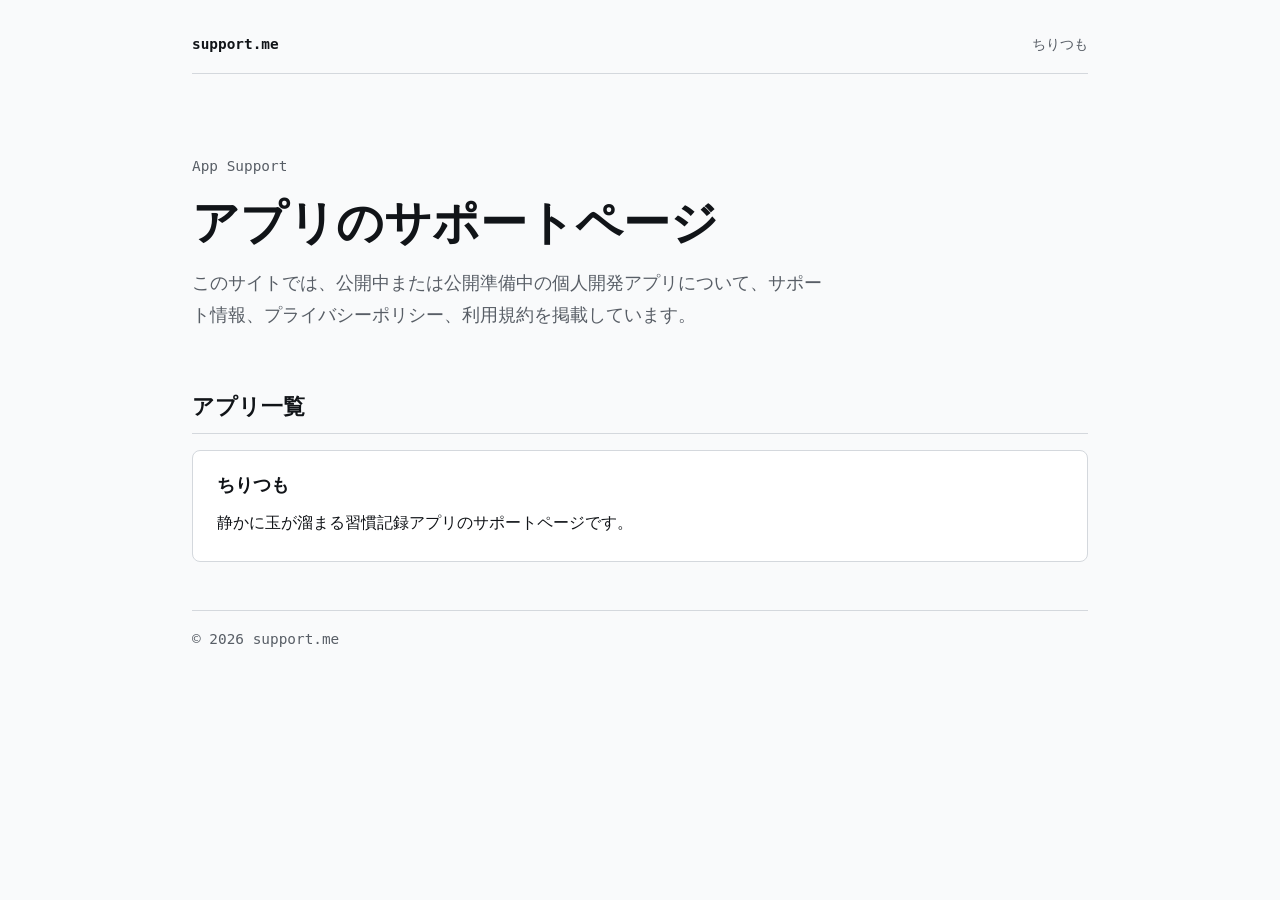
==== index.html @ f9fc91c9 "Add Chiritsumo support pages" ====
<!doctype html>
<html lang="ja">
<head>
  <meta charset="utf-8">
  <meta name="viewport" content="width=device-width, initial-scale=1">
  <title>support.me</title>
  <meta name="description" content="個人開発アプリのサポート情報を掲載しています。">
  <link rel="stylesheet" href="./site.css">
</head>
<body>
  <main class="site-shell">
    <header class="site-header">
      <a class="brand" href="./">support.me</a>
      <nav class="nav-links" aria-label="主要ページ">
        <a href="./chiritsumo/">ちりつも</a>
      </nav>
    </header>

    <section class="hero" aria-labelledby="page-title">
      <p class="eyebrow">App Support</p>
      <h1 id="page-title">アプリのサポートページ</h1>
      <p class="lead">このサイトでは、公開中または公開準備中の個人開発アプリについて、サポート情報、プライバシーポリシー、利用規約を掲載しています。</p>
    </section>

    <section class="section" aria-labelledby="apps-title">
      <h2 id="apps-title">アプリ一覧</h2>
      <div class="grid">
        <a class="panel panel-link" href="./chiritsumo/">
          <h3>ちりつも</h3>
          <p>静かに玉が溜まる習慣記録アプリのサポートページです。</p>
        </a>
      </div>
    </section>

    <footer class="site-footer">
      <p>&copy; 2026 support.me</p>
    </footer>
  </main>
</body>
</html>
---- site.css ----
@import url("./tokens.css");

* {
  box-sizing: border-box;
}

html,
body {
  margin: 0;
  min-height: 100%;
  overflow-x: clip;
}

body {
  background: var(--color-page);
  color: var(--color-ink);
  font-family: var(--font-body);
  font-size: var(--text-base);
  line-height: 1.75;
}

a {
  color: var(--color-accent);
  text-decoration-thickness: 0.08em;
  text-underline-offset: 0.22em;
}

a:hover {
  text-decoration-thickness: 0.14em;
}

a:focus-visible {
  border-radius: var(--radius-sm);
  outline: 3px solid var(--color-accent);
  outline-offset: 3px;
}

.site-shell {
  display: grid;
  gap: var(--space-2xl);
  margin: 0 auto;
  max-width: 960px;
  padding: var(--space-xl);
}

.site-header {
  align-items: center;
  border-bottom: var(--rule);
  display: flex;
  gap: var(--space-md);
  justify-content: space-between;
  padding-bottom: var(--space-md);
}

.brand {
  color: var(--color-ink);
  font-family: var(--font-utility);
  font-size: var(--text-sm);
  font-weight: 700;
  letter-spacing: 0;
  text-decoration: none;
}

.nav-links {
  display: flex;
  flex-wrap: wrap;
  gap: var(--space-sm);
  justify-content: flex-end;
}

.nav-links a {
  color: var(--color-muted);
  font-family: var(--font-utility);
  font-size: var(--text-sm);
  text-decoration: none;
}

.hero {
  display: grid;
  gap: var(--space-md);
  padding: var(--space-xl) 0 var(--space-md);
}

.eyebrow {
  color: var(--color-muted);
  font-family: var(--font-utility);
  font-size: var(--text-sm);
  margin: 0;
}

h1,
h2,
h3 {
  color: var(--color-ink);
  font-family: var(--font-display);
  font-weight: 700;
  letter-spacing: 0;
  line-height: 1.2;
  margin: 0;
  overflow-wrap: anywhere;
}

h1 {
  font-size: var(--text-2xl);
  max-width: 12em;
}

h2 {
  border-bottom: var(--rule);
  font-size: var(--text-xl);
  padding-bottom: var(--space-sm);
}

h3 {
  font-family: var(--font-body);
  font-size: var(--text-lg);
}

p {
  margin: 0;
  max-width: 72ch;
}

.lead {
  color: var(--color-muted);
  font-size: var(--text-lg);
  max-width: 64ch;
}

.section {
  display: grid;
  gap: var(--space-md);
}

.grid {
  display: grid;
  gap: var(--space-md);
  grid-template-columns: repeat(auto-fit, minmax(min(100%, 18rem), 1fr));
}

.panel {
  background: var(--color-panel);
  border: var(--rule);
  border-radius: var(--radius-md);
  display: grid;
  gap: var(--space-sm);
  padding: var(--space-lg);
}

.panel-link {
  color: inherit;
  text-decoration: none;
  transition: border-color var(--dur-fast) var(--ease-out), transform var(--dur-fast) var(--ease-out);
}

.panel-link:hover {
  border-color: var(--color-accent);
  transform: translateY(-1px);
}

.list {
  display: grid;
  gap: var(--space-xs);
  margin: 0;
  padding-left: 1.2rem;
}

.definition {
  display: grid;
  gap: var(--space-sm);
  margin: 0;
}

.definition div {
  border-bottom: var(--rule);
  display: grid;
  gap: var(--space-xs);
  padding-bottom: var(--space-sm);
}

.definition dt {
  color: var(--color-muted);
  font-family: var(--font-utility);
  font-size: var(--text-sm);
}

.definition dd {
  margin: 0;
}

.notice {
  background: var(--color-accent-soft);
  border-left: 4px solid var(--color-accent);
  padding: var(--space-md);
}

.meta {
  color: var(--color-muted);
  font-family: var(--font-utility);
  font-size: var(--text-sm);
}

.site-footer {
  border-top: var(--rule);
  color: var(--color-muted);
  font-family: var(--font-utility);
  font-size: var(--text-sm);
  padding-top: var(--space-md);
}

@media (max-width: 560px) {
  .site-shell {
    padding: var(--space-md);
  }

  .site-header {
    align-items: flex-start;
    display: grid;
  }

  .nav-links {
    justify-content: flex-start;
  }
}

@media (prefers-reduced-motion: reduce) {
  *,
  *::before,
  *::after {
    scroll-behavior: auto !important;
    transition-duration: 1ms !important;
  }
}
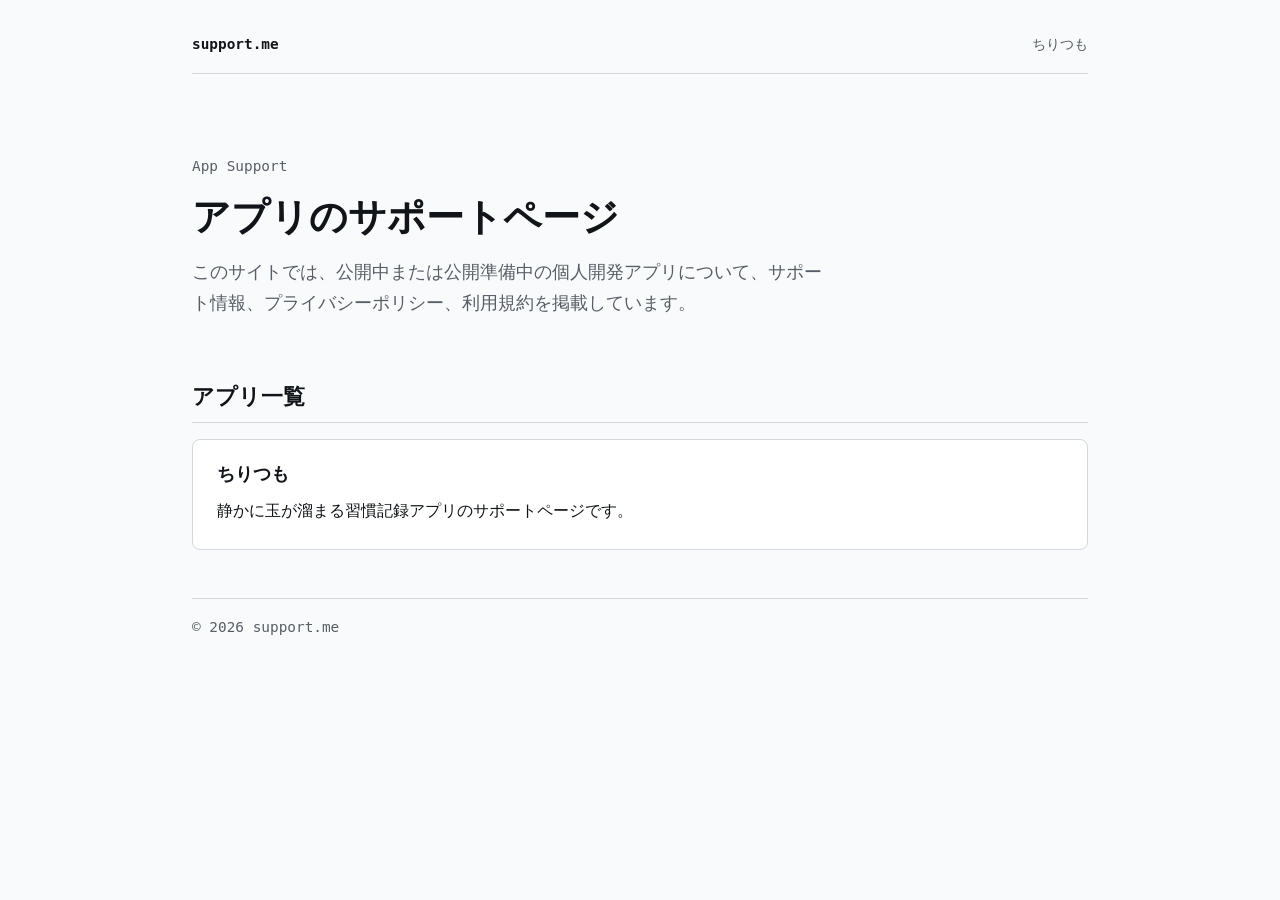
==== commit aea88640: "Bust support page stylesheet cache" ====
--- a/index.html
+++ b/index.html
@@ -5,7 +5,7 @@
   <meta name="viewport" content="width=device-width, initial-scale=1">
   <title>support.me</title>
   <meta name="description" content="個人開発アプリのサポート情報を掲載しています。">
-  <link rel="stylesheet" href="./site.css">
+  <link rel="stylesheet" href="./site.css?v=20260713-2">
 </head>
 <body>
   <main class="site-shell">
@@ -38,4 +38,3 @@
   </main>
 </body>
 </html>
-
--- a/site.css
+++ b/site.css
@@ -102,7 +102,10 @@
 
 h1 {
   font-size: var(--text-2xl);
-  max-width: 12em;
+  max-width: none;
+  overflow-wrap: normal;
+  white-space: nowrap;
+  word-break: keep-all;
 }
 
 h2 {
@@ -231,4 +234,3 @@
     transition-duration: 1ms !important;
   }
 }
-
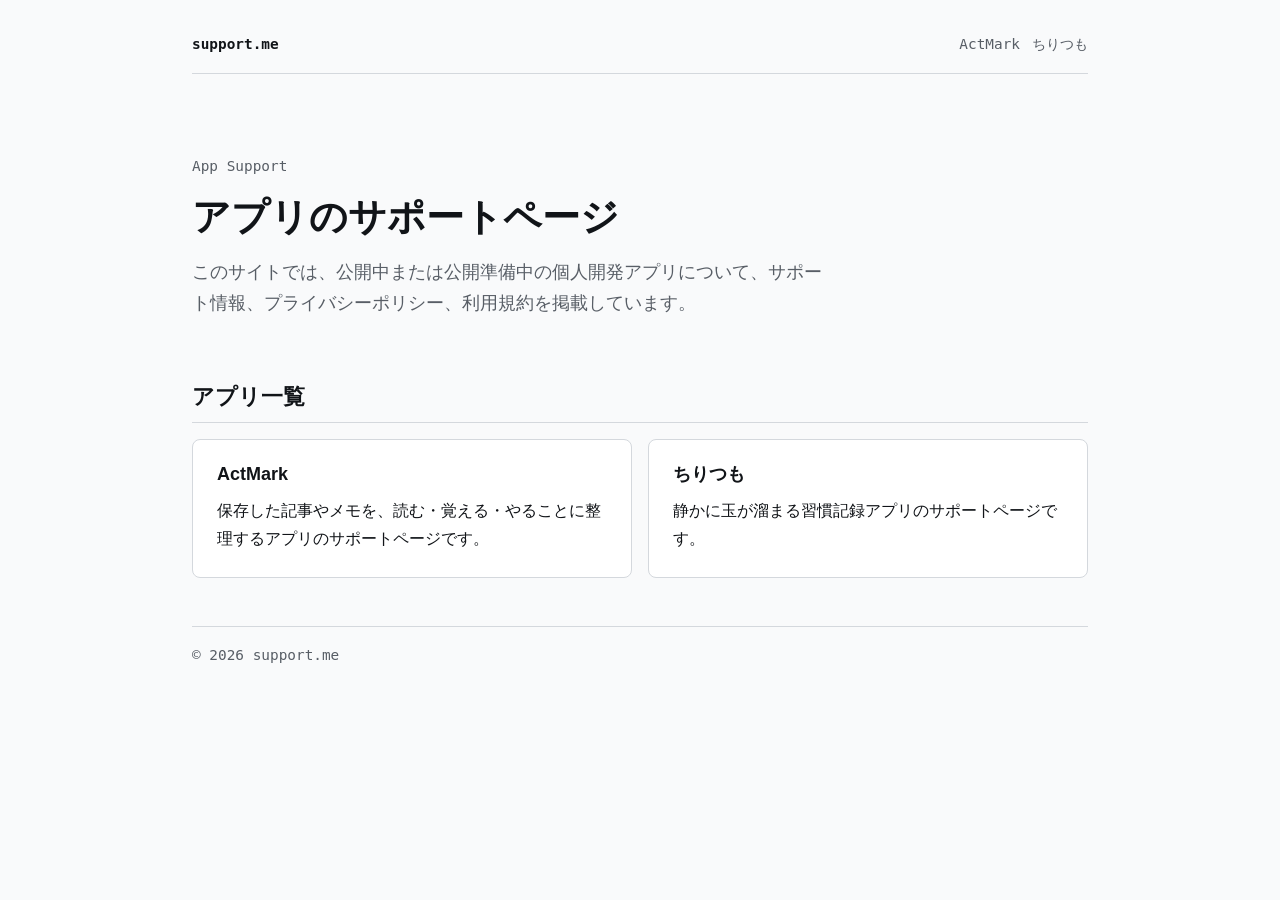
==== commit 985da0fe: "Add ActMark support pages" ====
--- a/index.html
+++ b/index.html
@@ -12,6 +12,7 @@
     <header class="site-header">
       <a class="brand" href="./">support.me</a>
       <nav class="nav-links" aria-label="主要ページ">
+        <a href="./actmark/">ActMark</a>
         <a href="./chiritsumo/">ちりつも</a>
       </nav>
     </header>
@@ -25,6 +26,10 @@
     <section class="section" aria-labelledby="apps-title">
       <h2 id="apps-title">アプリ一覧</h2>
       <div class="grid">
+        <a class="panel panel-link" href="./actmark/">
+          <h3>ActMark</h3>
+          <p>保存した記事やメモを、読む・覚える・やることに整理するアプリのサポートページです。</p>
+        </a>
         <a class="panel panel-link" href="./chiritsumo/">
           <h3>ちりつも</h3>
           <p>静かに玉が溜まる習慣記録アプリのサポートページです。</p>
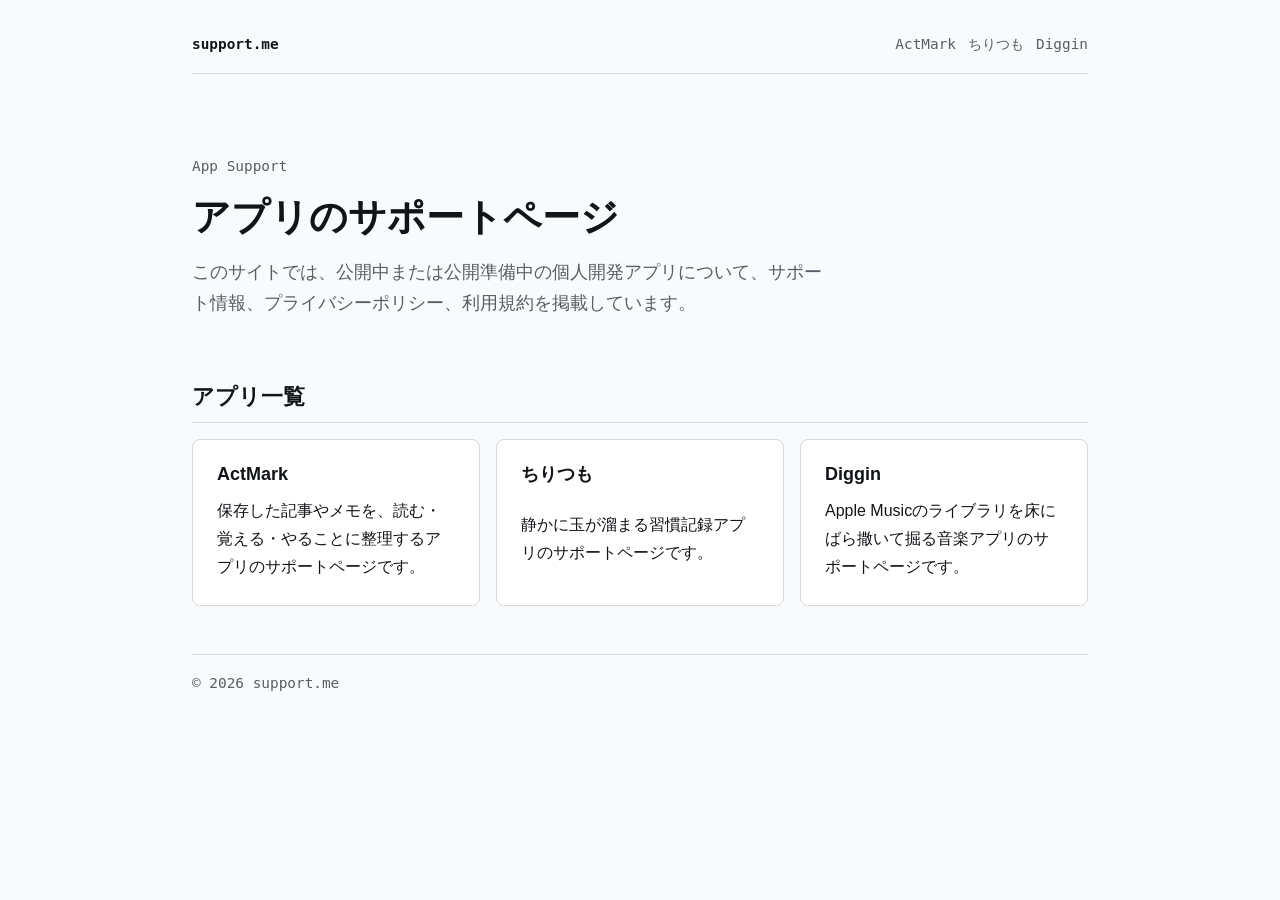
==== commit 9167d287: "Add Diggin support and privacy pages Co-Authored-By: Claude Opus 5.5 <noreply@anthropic.com>" ====
--- a/index.html
+++ b/index.html
@@ -5,7 +5,7 @@
   <meta name="viewport" content="width=device-width, initial-scale=1">
   <title>support.me</title>
   <meta name="description" content="個人開発アプリのサポート情報を掲載しています。">
-  <link rel="stylesheet" href="./site.css?v=20260713-2">
+  <link rel="stylesheet" href="./common/site.css?v=20260713-2">
 </head>
 <body>
   <main class="site-shell">
@@ -14,6 +14,7 @@
       <nav class="nav-links" aria-label="主要ページ">
         <a href="./actmark/">ActMark</a>
         <a href="./chiritsumo/">ちりつも</a>
+        <a href="./diggin/">Diggin</a>
       </nav>
     </header>
 
@@ -34,6 +35,10 @@
           <h3>ちりつも</h3>
           <p>静かに玉が溜まる習慣記録アプリのサポートページです。</p>
         </a>
+        <a class="panel panel-link" href="./diggin/">
+          <h3>Diggin</h3>
+          <p>Apple Musicのライブラリを床にばら撒いて掘る音楽アプリのサポートページです。</p>
+        </a>
       </div>
     </section>
 
--- a/common/site.css
+++ b/common/site.css
@@ -0,0 +1,277 @@
+@import url("./tokens.css");
+
+* {
+  box-sizing: border-box;
+}
+
+html,
+body {
+  margin: 0;
+  min-height: 100%;
+  overflow-x: clip;
+}
+
+body {
+  background: var(--color-page);
+  color: var(--color-ink);
+  font-family: var(--font-body);
+  font-size: var(--text-base);
+  line-height: 1.75;
+}
+
+a {
+  color: var(--color-accent);
+  text-decoration-thickness: 0.08em;
+  text-underline-offset: 0.22em;
+}
+
+a:hover {
+  text-decoration-thickness: 0.14em;
+}
+
+a:focus-visible {
+  border-radius: var(--radius-sm);
+  outline: 3px solid var(--color-accent);
+  outline-offset: 3px;
+}
+
+.site-shell {
+  display: grid;
+  gap: var(--space-2xl);
+  margin: 0 auto;
+  max-width: 960px;
+  padding: var(--space-xl);
+}
+
+.site-header {
+  align-items: center;
+  border-bottom: var(--rule);
+  display: flex;
+  gap: var(--space-md);
+  justify-content: space-between;
+  padding-bottom: var(--space-md);
+}
+
+.brand {
+  color: var(--color-ink);
+  font-family: var(--font-utility);
+  font-size: var(--text-sm);
+  font-weight: 700;
+  letter-spacing: 0;
+  text-decoration: none;
+}
+
+.nav-links {
+  display: flex;
+  flex-wrap: wrap;
+  gap: var(--space-sm);
+  justify-content: flex-end;
+}
+
+.nav-links a {
+  color: var(--color-muted);
+  font-family: var(--font-utility);
+  font-size: var(--text-sm);
+  text-decoration: none;
+}
+
+.language-switch {
+  align-items: center;
+  display: flex;
+  flex-wrap: wrap;
+  gap: var(--space-xs);
+  margin-top: var(--space-sm);
+}
+
+.language-option {
+  border: var(--rule);
+  border-radius: var(--radius-sm);
+  color: var(--color-muted);
+  font-family: var(--font-utility);
+  font-size: var(--text-sm);
+  line-height: 1;
+  min-height: 2.25rem;
+  padding: 0.62rem 0.8rem;
+  text-decoration: none;
+}
+
+.language-option:hover {
+  border-color: var(--color-accent);
+  text-decoration: none;
+}
+
+.language-option.is-active,
+.language-option[aria-pressed="true"] {
+  background: var(--color-ink);
+  border-color: var(--color-ink);
+  color: var(--color-panel);
+}
+
+[data-language-panel] {
+  display: grid;
+  gap: var(--space-2xl);
+}
+
+[data-language-panel][hidden] {
+  display: none;
+}
+
+.hero {
+  display: grid;
+  gap: var(--space-md);
+  padding: var(--space-xl) 0 var(--space-md);
+}
+
+.eyebrow {
+  color: var(--color-muted);
+  font-family: var(--font-utility);
+  font-size: var(--text-sm);
+  margin: 0;
+}
+
+h1,
+h2,
+h3 {
+  color: var(--color-ink);
+  font-family: var(--font-display);
+  font-weight: 700;
+  letter-spacing: 0;
+  line-height: 1.2;
+  margin: 0;
+  overflow-wrap: anywhere;
+}
+
+h1 {
+  font-size: var(--text-2xl);
+  max-width: none;
+  overflow-wrap: normal;
+  white-space: nowrap;
+  word-break: keep-all;
+}
+
+h2 {
+  border-bottom: var(--rule);
+  font-size: var(--text-xl);
+  padding-bottom: var(--space-sm);
+}
+
+h3 {
+  font-family: var(--font-body);
+  font-size: var(--text-lg);
+}
+
+p {
+  margin: 0;
+  max-width: 72ch;
+}
+
+.lead {
+  color: var(--color-muted);
+  font-size: var(--text-lg);
+  max-width: 64ch;
+}
+
+.section {
+  display: grid;
+  gap: var(--space-md);
+}
+
+.grid {
+  display: grid;
+  gap: var(--space-md);
+  grid-template-columns: repeat(auto-fit, minmax(min(100%, 18rem), 1fr));
+}
+
+.panel {
+  background: var(--color-panel);
+  border: var(--rule);
+  border-radius: var(--radius-md);
+  display: grid;
+  gap: var(--space-sm);
+  padding: var(--space-lg);
+}
+
+.panel-link {
+  color: inherit;
+  text-decoration: none;
+  transition: border-color var(--dur-fast) var(--ease-out), transform var(--dur-fast) var(--ease-out);
+}
+
+.panel-link:hover {
+  border-color: var(--color-accent);
+  transform: translateY(-1px);
+}
+
+.list {
+  display: grid;
+  gap: var(--space-xs);
+  margin: 0;
+  padding-left: 1.2rem;
+}
+
+.definition {
+  display: grid;
+  gap: var(--space-sm);
+  margin: 0;
+}
+
+.definition div {
+  border-bottom: var(--rule);
+  display: grid;
+  gap: var(--space-xs);
+  padding-bottom: var(--space-sm);
+}
+
+.definition dt {
+  color: var(--color-muted);
+  font-family: var(--font-utility);
+  font-size: var(--text-sm);
+}
+
+.definition dd {
+  margin: 0;
+}
+
+.notice {
+  background: var(--color-accent-soft);
+  border-left: 4px solid var(--color-accent);
+  padding: var(--space-md);
+}
+
+.meta {
+  color: var(--color-muted);
+  font-family: var(--font-utility);
+  font-size: var(--text-sm);
+}
+
+.site-footer {
+  border-top: var(--rule);
+  color: var(--color-muted);
+  font-family: var(--font-utility);
+  font-size: var(--text-sm);
+  padding-top: var(--space-md);
+}
+
+@media (max-width: 560px) {
+  .site-shell {
+    padding: var(--space-md);
+  }
+
+  .site-header {
+    align-items: flex-start;
+    display: grid;
+  }
+
+  .nav-links {
+    justify-content: flex-start;
+  }
+}
+
+@media (prefers-reduced-motion: reduce) {
+  *,
+  *::before,
+  *::after {
+    scroll-behavior: auto !important;
+    transition-duration: 1ms !important;
+  }
+}
